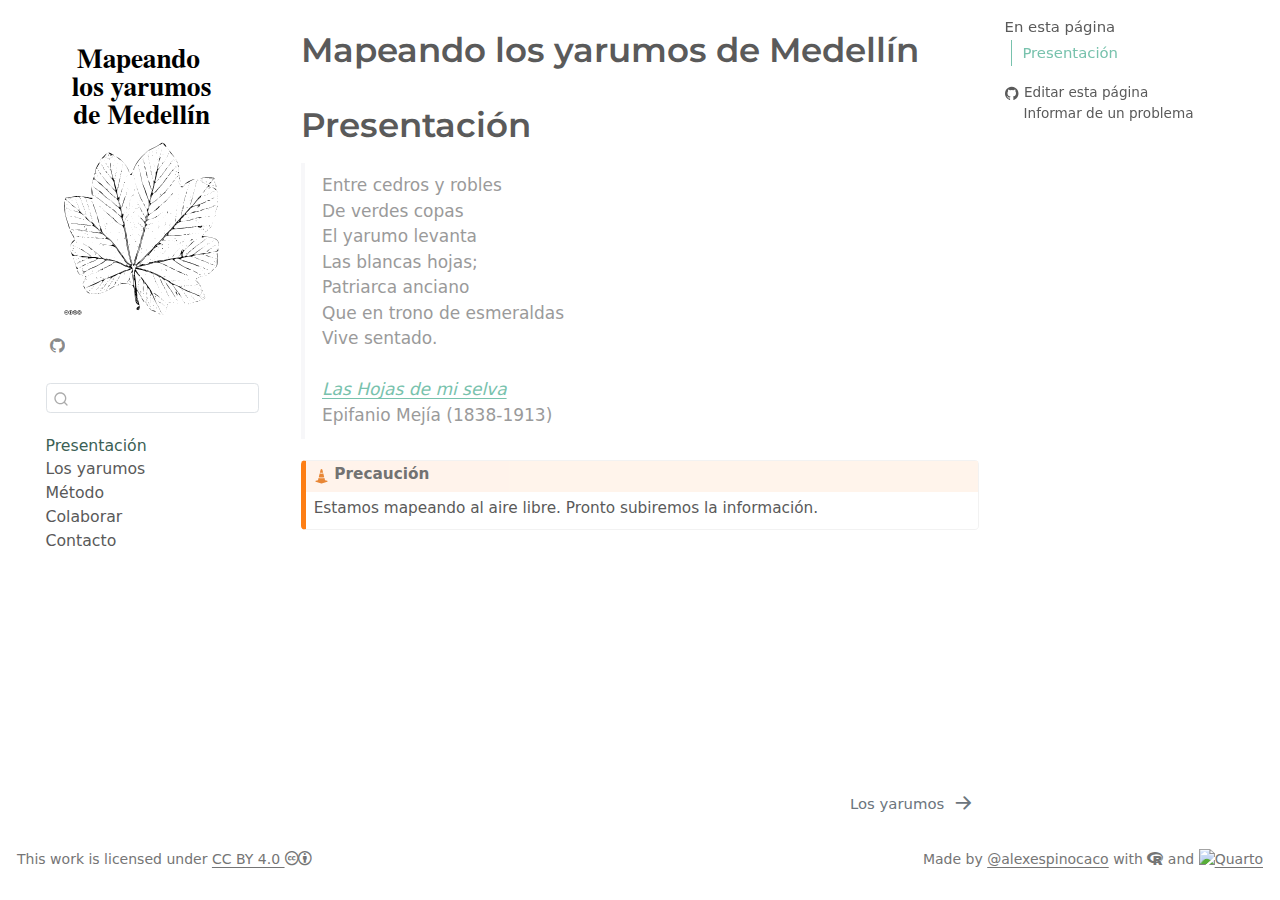
==== index.html @ f6936919 "Built site for gh-pages" ====
<!DOCTYPE html>
<html xmlns="http://www.w3.org/1999/xhtml" lang="es" xml:lang="es"><head>

<meta charset="utf-8">
<meta name="generator" content="quarto-1.5.52">

<meta name="viewport" content="width=device-width, initial-scale=1.0, user-scalable=yes">


<title>Mapeando los yarumos de Medellín</title>
<style>
code{white-space: pre-wrap;}
span.smallcaps{font-variant: small-caps;}
div.columns{display: flex; gap: min(4vw, 1.5em);}
div.column{flex: auto; overflow-x: auto;}
div.hanging-indent{margin-left: 1.5em; text-indent: -1.5em;}
ul.task-list{list-style: none;}
ul.task-list li input[type="checkbox"] {
  width: 0.8em;
  margin: 0 0.8em 0.2em -1em; /* quarto-specific, see https://github.com/quarto-dev/quarto-cli/issues/4556 */ 
  vertical-align: middle;
}
</style>


<script src="site_libs/quarto-nav/quarto-nav.js"></script>
<script src="site_libs/quarto-nav/headroom.min.js"></script>
<script src="site_libs/clipboard/clipboard.min.js"></script>
<script src="site_libs/quarto-search/autocomplete.umd.js"></script>
<script src="site_libs/quarto-search/fuse.min.js"></script>
<script src="site_libs/quarto-search/quarto-search.js"></script>
<meta name="quarto:offset" content="./">
<link href="./yarumos/index.html" rel="next">
<link href="./imagenes/icono_cecropia-medellin.png" rel="icon" type="image/png">
<script src="site_libs/quarto-html/quarto.js"></script>
<script src="site_libs/quarto-html/popper.min.js"></script>
<script src="site_libs/quarto-html/tippy.umd.min.js"></script>
<script src="site_libs/quarto-html/anchor.min.js"></script>
<link href="site_libs/quarto-html/tippy.css" rel="stylesheet">
<link href="site_libs/quarto-html/quarto-syntax-highlighting.css" rel="stylesheet" id="quarto-text-highlighting-styles">
<script src="site_libs/bootstrap/bootstrap.min.js"></script>
<link href="site_libs/bootstrap/bootstrap-icons.css" rel="stylesheet">
<link href="site_libs/bootstrap/bootstrap.min.css" rel="stylesheet" id="quarto-bootstrap" data-mode="light">
<link href="site_libs/quarto-contrib/fontawesome6-0.1.0/all.css" rel="stylesheet">
<link href="site_libs/quarto-contrib/fontawesome6-0.1.0/latex-fontsize.css" rel="stylesheet">
<script id="quarto-search-options" type="application/json">{
  "location": "sidebar",
  "copy-button": false,
  "collapse-after": 3,
  "panel-placement": "start",
  "type": "textbox",
  "limit": 50,
  "keyboard-shortcut": [
    "f",
    "/",
    "s"
  ],
  "show-item-context": false,
  "language": {
    "search-no-results-text": "Sin resultados",
    "search-matching-documents-text": "documentos encontrados",
    "search-copy-link-title": "Copiar el enlace en la búsqueda",
    "search-hide-matches-text": "Ocultar resultados adicionales",
    "search-more-match-text": "resultado adicional en este documento",
    "search-more-matches-text": "resultados adicionales en este documento",
    "search-clear-button-title": "Borrar",
    "search-text-placeholder": "",
    "search-detached-cancel-button-title": "Cancelar",
    "search-submit-button-title": "Enviar",
    "search-label": "Buscar"
  }
}</script>
<script async="" src="https://www.googletagmanager.com/gtag/js?id=G-NQLZ30BD62"></script>

<script type="text/javascript">

window.dataLayer = window.dataLayer || [];
function gtag(){dataLayer.push(arguments);}
gtag('js', new Date());
gtag('config', 'G-NQLZ30BD62', { 'anonymize_ip': true});
</script>


<link rel="stylesheet" href="styles.css">
<meta property="og:title" content="Mapeando los yarumos de Medellín">
<meta property="og:image" content="https://alexespinosaco.github.io/cecropia-medellin/imagenes/imagen_cecropia-medellin.png">
<meta property="og:site_name" content="Mapeando los yarumos de Medellín">
<meta property="og:locale" content="es_ES">
<meta property="og:image:height" content="283">
<meta property="og:image:width" content="649">
<meta name="twitter:title" content="Mapeando los yarumos de Medellín">
<meta name="twitter:image" content="https://alexespinosaco.github.io/cecropia-medellin/imagenes/imagen_cecropia-medellin.png">
<meta name="twitter:card" content="summary_large_image">
<meta name="twitter:image-height" content="283">
<meta name="twitter:image-width" content="649">
</head>

<body class="nav-sidebar floating">

<div id="quarto-search-results"></div>
  <header id="quarto-header" class="headroom fixed-top">
  <nav class="quarto-secondary-nav">
    <div class="container-fluid d-flex">
      <button type="button" class="quarto-btn-toggle btn" data-bs-toggle="collapse" role="button" data-bs-target=".quarto-sidebar-collapse-item" aria-controls="quarto-sidebar" aria-expanded="false" aria-label="Alternar barra lateral" onclick="if (window.quartoToggleHeadroom) { window.quartoToggleHeadroom(); }">
        <i class="bi bi-layout-text-sidebar-reverse"></i>
      </button>
        <nav class="quarto-page-breadcrumbs" aria-label="breadcrumb"><ol class="breadcrumb"><li class="breadcrumb-item"><a href="./index.html">Presentación</a></li></ol></nav>
        <a class="flex-grow-1" role="navigation" data-bs-toggle="collapse" data-bs-target=".quarto-sidebar-collapse-item" aria-controls="quarto-sidebar" aria-expanded="false" aria-label="Alternar barra lateral" onclick="if (window.quartoToggleHeadroom) { window.quartoToggleHeadroom(); }">      
        </a>
      <button type="button" class="btn quarto-search-button" aria-label="Buscar" onclick="window.quartoOpenSearch();">
        <i class="bi bi-search"></i>
      </button>
    </div>
  </nav>
</header>
<!-- content -->
<div id="quarto-content" class="quarto-container page-columns page-rows-contents page-layout-article">
<!-- sidebar -->
  <nav id="quarto-sidebar" class="sidebar collapse collapse-horizontal quarto-sidebar-collapse-item sidebar-navigation floating overflow-auto">
    <div class="pt-lg-2 mt-2 text-left sidebar-header">
      <a href="./index.html" class="sidebar-logo-link">
      <img src="./imagenes/logo_cecropia-medellin.svg" alt="" class="sidebar-logo py-0 d-lg-inline d-none">
      </a>
      <div class="sidebar-tools-main">
    <a href="https://github.com/alexespinosaco/cecropia-medellin" title="" class="quarto-navigation-tool px-1" aria-label=""><i class="bi bi-github"></i></a>
</div>
      </div>
        <div class="mt-2 flex-shrink-0 align-items-center">
        <div class="sidebar-search">
        <div id="quarto-search" class="" title="Buscar"></div>
        </div>
        </div>
    <div class="sidebar-menu-container"> 
    <ul class="list-unstyled mt-1">
        <li class="sidebar-item">
  <div class="sidebar-item-container"> 
  <a href="./index.html" class="sidebar-item-text sidebar-link active">
 <span class="menu-text">Presentación</span></a>
  </div>
</li>
        <li class="sidebar-item">
  <div class="sidebar-item-container"> 
  <a href="./yarumos/index.html" class="sidebar-item-text sidebar-link">
 <span class="menu-text">Los yarumos</span></a>
  </div>
</li>
        <li class="sidebar-item">
  <div class="sidebar-item-container"> 
  <a href="./metodo/index.html" class="sidebar-item-text sidebar-link">
 <span class="menu-text">Método</span></a>
  </div>
</li>
        <li class="sidebar-item">
  <div class="sidebar-item-container"> 
  <a href="./colaborar/index.html" class="sidebar-item-text sidebar-link">
 <span class="menu-text">Colaborar</span></a>
  </div>
</li>
        <li class="sidebar-item">
  <div class="sidebar-item-container"> 
  <a href="./contacto/index.html" class="sidebar-item-text sidebar-link">
 <span class="menu-text">Contacto</span></a>
  </div>
</li>
    </ul>
    </div>
</nav>
<div id="quarto-sidebar-glass" class="quarto-sidebar-collapse-item" data-bs-toggle="collapse" data-bs-target=".quarto-sidebar-collapse-item"></div>
<!-- margin-sidebar -->
    <div id="quarto-margin-sidebar" class="sidebar margin-sidebar">
        <nav id="TOC" role="doc-toc" class="toc-active">
    <h2 id="toc-title">En esta página</h2>
   
  <ul>
  <li><a href="#presentación" id="toc-presentación" class="nav-link active" data-scroll-target="#presentación">Presentación</a></li>
  </ul>
<div class="toc-actions"><ul><li><a href="https://github.com/alexespinosaco/cecropia-medellin/edit/main/index.qmd" class="toc-action"><i class="bi bi-github"></i>Editar esta página</a></li><li><a href="https://github.com/alexespinosaco/cecropia-medellin/issues/new" class="toc-action"><i class="bi empty"></i>Informar de un problema</a></li></ul></div></nav>
    </div>
<!-- main -->
<main class="content" id="quarto-document-content">

<header id="title-block-header" class="quarto-title-block default">
<div class="quarto-title">
<h1 class="title">Mapeando los yarumos de Medellín</h1>
</div>



<div class="quarto-title-meta">

    
  
    
  </div>
  


</header>


<section id="presentación" class="level1">
<h1>Presentación</h1>
<blockquote class="blockquote">
<p>Entre cedros y robles<br>
De verdes copas<br>
El yarumo levanta<br>
Las blancas hojas;<br>
Patriarca anciano<br>
Que en trono de esmeraldas<br>
Vive sentado.<br>
<br>
<a href="https://babel.banrepcultural.org/digital/collection/p17054coll10/id/1799"><em>Las Hojas de mi selva</em></a><br>
Epifanio Mejía (1838-1913)</p>
</blockquote>
<div class="callout callout-style-default callout-caution callout-titled">
<div class="callout-header d-flex align-content-center">
<div class="callout-icon-container">
<i class="callout-icon"></i>
</div>
<div class="callout-title-container flex-fill">
Precaución
</div>
</div>
<div class="callout-body-container callout-body">
<p>Estamos mapeando al aire libre. Pronto subiremos la información.</p>
</div>
</div>


</section>

<a onclick="window.scrollTo(0, 0); return false;" role="button" id="quarto-back-to-top"><i class="bi bi-arrow-up"></i> Volver arriba</a></main> <!-- /main -->
<script id="quarto-html-after-body" type="application/javascript">
window.document.addEventListener("DOMContentLoaded", function (event) {
  const toggleBodyColorMode = (bsSheetEl) => {
    const mode = bsSheetEl.getAttribute("data-mode");
    const bodyEl = window.document.querySelector("body");
    if (mode === "dark") {
      bodyEl.classList.add("quarto-dark");
      bodyEl.classList.remove("quarto-light");
    } else {
      bodyEl.classList.add("quarto-light");
      bodyEl.classList.remove("quarto-dark");
    }
  }
  const toggleBodyColorPrimary = () => {
    const bsSheetEl = window.document.querySelector("link#quarto-bootstrap");
    if (bsSheetEl) {
      toggleBodyColorMode(bsSheetEl);
    }
  }
  toggleBodyColorPrimary();  
  const icon = "";
  const anchorJS = new window.AnchorJS();
  anchorJS.options = {
    placement: 'right',
    icon: icon
  };
  anchorJS.add('.anchored');
  const isCodeAnnotation = (el) => {
    for (const clz of el.classList) {
      if (clz.startsWith('code-annotation-')) {                     
        return true;
      }
    }
    return false;
  }
  const onCopySuccess = function(e) {
    // button target
    const button = e.trigger;
    // don't keep focus
    button.blur();
    // flash "checked"
    button.classList.add('code-copy-button-checked');
    var currentTitle = button.getAttribute("title");
    button.setAttribute("title", "Copiado");
    let tooltip;
    if (window.bootstrap) {
      button.setAttribute("data-bs-toggle", "tooltip");
      button.setAttribute("data-bs-placement", "left");
      button.setAttribute("data-bs-title", "Copiado");
      tooltip = new bootstrap.Tooltip(button, 
        { trigger: "manual", 
          customClass: "code-copy-button-tooltip",
          offset: [0, -8]});
      tooltip.show();    
    }
    setTimeout(function() {
      if (tooltip) {
        tooltip.hide();
        button.removeAttribute("data-bs-title");
        button.removeAttribute("data-bs-toggle");
        button.removeAttribute("data-bs-placement");
      }
      button.setAttribute("title", currentTitle);
      button.classList.remove('code-copy-button-checked');
    }, 1000);
    // clear code selection
    e.clearSelection();
  }
  const getTextToCopy = function(trigger) {
      const codeEl = trigger.previousElementSibling.cloneNode(true);
      for (const childEl of codeEl.children) {
        if (isCodeAnnotation(childEl)) {
          childEl.remove();
        }
      }
      return codeEl.innerText;
  }
  const clipboard = new window.ClipboardJS('.code-copy-button:not([data-in-quarto-modal])', {
    text: getTextToCopy
  });
  clipboard.on('success', onCopySuccess);
  if (window.document.getElementById('quarto-embedded-source-code-modal')) {
    // For code content inside modals, clipBoardJS needs to be initialized with a container option
    // TODO: Check when it could be a function (https://github.com/zenorocha/clipboard.js/issues/860)
    const clipboardModal = new window.ClipboardJS('.code-copy-button[data-in-quarto-modal]', {
      text: getTextToCopy,
      container: window.document.getElementById('quarto-embedded-source-code-modal')
    });
    clipboardModal.on('success', onCopySuccess);
  }
    var localhostRegex = new RegExp(/^(?:http|https):\/\/localhost\:?[0-9]*\//);
    var mailtoRegex = new RegExp(/^mailto:/);
      var filterRegex = new RegExp("https:\/\/alexespinosaco\.github\.io\/cecropia-medellin\/");
    var isInternal = (href) => {
        return filterRegex.test(href) || localhostRegex.test(href) || mailtoRegex.test(href);
    }
    // Inspect non-navigation links and adorn them if external
 	var links = window.document.querySelectorAll('a[href]:not(.nav-link):not(.navbar-brand):not(.toc-action):not(.sidebar-link):not(.sidebar-item-toggle):not(.pagination-link):not(.no-external):not([aria-hidden]):not(.dropdown-item):not(.quarto-navigation-tool):not(.about-link)');
    for (var i=0; i<links.length; i++) {
      const link = links[i];
      if (!isInternal(link.href)) {
        // undo the damage that might have been done by quarto-nav.js in the case of
        // links that we want to consider external
        if (link.dataset.originalHref !== undefined) {
          link.href = link.dataset.originalHref;
        }
      }
    }
  function tippyHover(el, contentFn, onTriggerFn, onUntriggerFn) {
    const config = {
      allowHTML: true,
      maxWidth: 500,
      delay: 100,
      arrow: false,
      appendTo: function(el) {
          return el.parentElement;
      },
      interactive: true,
      interactiveBorder: 10,
      theme: 'quarto',
      placement: 'bottom-start',
    };
    if (contentFn) {
      config.content = contentFn;
    }
    if (onTriggerFn) {
      config.onTrigger = onTriggerFn;
    }
    if (onUntriggerFn) {
      config.onUntrigger = onUntriggerFn;
    }
    window.tippy(el, config); 
  }
  const noterefs = window.document.querySelectorAll('a[role="doc-noteref"]');
  for (var i=0; i<noterefs.length; i++) {
    const ref = noterefs[i];
    tippyHover(ref, function() {
      // use id or data attribute instead here
      let href = ref.getAttribute('data-footnote-href') || ref.getAttribute('href');
      try { href = new URL(href).hash; } catch {}
      const id = href.replace(/^#\/?/, "");
      const note = window.document.getElementById(id);
      if (note) {
        return note.innerHTML;
      } else {
        return "";
      }
    });
  }
  const xrefs = window.document.querySelectorAll('a.quarto-xref');
  const processXRef = (id, note) => {
    // Strip column container classes
    const stripColumnClz = (el) => {
      el.classList.remove("page-full", "page-columns");
      if (el.children) {
        for (const child of el.children) {
          stripColumnClz(child);
        }
      }
    }
    stripColumnClz(note)
    if (id === null || id.startsWith('sec-')) {
      // Special case sections, only their first couple elements
      const container = document.createElement("div");
      if (note.children && note.children.length > 2) {
        container.appendChild(note.children[0].cloneNode(true));
        for (let i = 1; i < note.children.length; i++) {
          const child = note.children[i];
          if (child.tagName === "P" && child.innerText === "") {
            continue;
          } else {
            container.appendChild(child.cloneNode(true));
            break;
          }
        }
        if (window.Quarto?.typesetMath) {
          window.Quarto.typesetMath(container);
        }
        return container.innerHTML
      } else {
        if (window.Quarto?.typesetMath) {
          window.Quarto.typesetMath(note);
        }
        return note.innerHTML;
      }
    } else {
      // Remove any anchor links if they are present
      const anchorLink = note.querySelector('a.anchorjs-link');
      if (anchorLink) {
        anchorLink.remove();
      }
      if (window.Quarto?.typesetMath) {
        window.Quarto.typesetMath(note);
      }
      // TODO in 1.5, we should make sure this works without a callout special case
      if (note.classList.contains("callout")) {
        return note.outerHTML;
      } else {
        return note.innerHTML;
      }
    }
  }
  for (var i=0; i<xrefs.length; i++) {
    const xref = xrefs[i];
    tippyHover(xref, undefined, function(instance) {
      instance.disable();
      let url = xref.getAttribute('href');
      let hash = undefined; 
      if (url.startsWith('#')) {
        hash = url;
      } else {
        try { hash = new URL(url).hash; } catch {}
      }
      if (hash) {
        const id = hash.replace(/^#\/?/, "");
        const note = window.document.getElementById(id);
        if (note !== null) {
          try {
            const html = processXRef(id, note.cloneNode(true));
            instance.setContent(html);
          } finally {
            instance.enable();
            instance.show();
          }
        } else {
          // See if we can fetch this
          fetch(url.split('#')[0])
          .then(res => res.text())
          .then(html => {
            const parser = new DOMParser();
            const htmlDoc = parser.parseFromString(html, "text/html");
            const note = htmlDoc.getElementById(id);
            if (note !== null) {
              const html = processXRef(id, note);
              instance.setContent(html);
            } 
          }).finally(() => {
            instance.enable();
            instance.show();
          });
        }
      } else {
        // See if we can fetch a full url (with no hash to target)
        // This is a special case and we should probably do some content thinning / targeting
        fetch(url)
        .then(res => res.text())
        .then(html => {
          const parser = new DOMParser();
          const htmlDoc = parser.parseFromString(html, "text/html");
          const note = htmlDoc.querySelector('main.content');
          if (note !== null) {
            // This should only happen for chapter cross references
            // (since there is no id in the URL)
            // remove the first header
            if (note.children.length > 0 && note.children[0].tagName === "HEADER") {
              note.children[0].remove();
            }
            const html = processXRef(null, note);
            instance.setContent(html);
          } 
        }).finally(() => {
          instance.enable();
          instance.show();
        });
      }
    }, function(instance) {
    });
  }
      let selectedAnnoteEl;
      const selectorForAnnotation = ( cell, annotation) => {
        let cellAttr = 'data-code-cell="' + cell + '"';
        let lineAttr = 'data-code-annotation="' +  annotation + '"';
        const selector = 'span[' + cellAttr + '][' + lineAttr + ']';
        return selector;
      }
      const selectCodeLines = (annoteEl) => {
        const doc = window.document;
        const targetCell = annoteEl.getAttribute("data-target-cell");
        const targetAnnotation = annoteEl.getAttribute("data-target-annotation");
        const annoteSpan = window.document.querySelector(selectorForAnnotation(targetCell, targetAnnotation));
        const lines = annoteSpan.getAttribute("data-code-lines").split(",");
        const lineIds = lines.map((line) => {
          return targetCell + "-" + line;
        })
        let top = null;
        let height = null;
        let parent = null;
        if (lineIds.length > 0) {
            //compute the position of the single el (top and bottom and make a div)
            const el = window.document.getElementById(lineIds[0]);
            top = el.offsetTop;
            height = el.offsetHeight;
            parent = el.parentElement.parentElement;
          if (lineIds.length > 1) {
            const lastEl = window.document.getElementById(lineIds[lineIds.length - 1]);
            const bottom = lastEl.offsetTop + lastEl.offsetHeight;
            height = bottom - top;
          }
          if (top !== null && height !== null && parent !== null) {
            // cook up a div (if necessary) and position it 
            let div = window.document.getElementById("code-annotation-line-highlight");
            if (div === null) {
              div = window.document.createElement("div");
              div.setAttribute("id", "code-annotation-line-highlight");
              div.style.position = 'absolute';
              parent.appendChild(div);
            }
            div.style.top = top - 2 + "px";
            div.style.height = height + 4 + "px";
            div.style.left = 0;
            let gutterDiv = window.document.getElementById("code-annotation-line-highlight-gutter");
            if (gutterDiv === null) {
              gutterDiv = window.document.createElement("div");
              gutterDiv.setAttribute("id", "code-annotation-line-highlight-gutter");
              gutterDiv.style.position = 'absolute';
              const codeCell = window.document.getElementById(targetCell);
              const gutter = codeCell.querySelector('.code-annotation-gutter');
              gutter.appendChild(gutterDiv);
            }
            gutterDiv.style.top = top - 2 + "px";
            gutterDiv.style.height = height + 4 + "px";
          }
          selectedAnnoteEl = annoteEl;
        }
      };
      const unselectCodeLines = () => {
        const elementsIds = ["code-annotation-line-highlight", "code-annotation-line-highlight-gutter"];
        elementsIds.forEach((elId) => {
          const div = window.document.getElementById(elId);
          if (div) {
            div.remove();
          }
        });
        selectedAnnoteEl = undefined;
      };
        // Handle positioning of the toggle
    window.addEventListener(
      "resize",
      throttle(() => {
        elRect = undefined;
        if (selectedAnnoteEl) {
          selectCodeLines(selectedAnnoteEl);
        }
      }, 10)
    );
    function throttle(fn, ms) {
    let throttle = false;
    let timer;
      return (...args) => {
        if(!throttle) { // first call gets through
            fn.apply(this, args);
            throttle = true;
        } else { // all the others get throttled
            if(timer) clearTimeout(timer); // cancel #2
            timer = setTimeout(() => {
              fn.apply(this, args);
              timer = throttle = false;
            }, ms);
        }
      };
    }
      // Attach click handler to the DT
      const annoteDls = window.document.querySelectorAll('dt[data-target-cell]');
      for (const annoteDlNode of annoteDls) {
        annoteDlNode.addEventListener('click', (event) => {
          const clickedEl = event.target;
          if (clickedEl !== selectedAnnoteEl) {
            unselectCodeLines();
            const activeEl = window.document.querySelector('dt[data-target-cell].code-annotation-active');
            if (activeEl) {
              activeEl.classList.remove('code-annotation-active');
            }
            selectCodeLines(clickedEl);
            clickedEl.classList.add('code-annotation-active');
          } else {
            // Unselect the line
            unselectCodeLines();
            clickedEl.classList.remove('code-annotation-active');
          }
        });
      }
  const findCites = (el) => {
    const parentEl = el.parentElement;
    if (parentEl) {
      const cites = parentEl.dataset.cites;
      if (cites) {
        return {
          el,
          cites: cites.split(' ')
        };
      } else {
        return findCites(el.parentElement)
      }
    } else {
      return undefined;
    }
  };
  var bibliorefs = window.document.querySelectorAll('a[role="doc-biblioref"]');
  for (var i=0; i<bibliorefs.length; i++) {
    const ref = bibliorefs[i];
    const citeInfo = findCites(ref);
    if (citeInfo) {
      tippyHover(citeInfo.el, function() {
        var popup = window.document.createElement('div');
        citeInfo.cites.forEach(function(cite) {
          var citeDiv = window.document.createElement('div');
          citeDiv.classList.add('hanging-indent');
          citeDiv.classList.add('csl-entry');
          var biblioDiv = window.document.getElementById('ref-' + cite);
          if (biblioDiv) {
            citeDiv.innerHTML = biblioDiv.innerHTML;
          }
          popup.appendChild(citeDiv);
        });
        return popup.innerHTML;
      });
    }
  }
});
</script>
<nav class="page-navigation">
  <div class="nav-page nav-page-previous">
  </div>
  <div class="nav-page nav-page-next">
      <a href="./yarumos/index.html" class="pagination-link" aria-label="Los yarumos">
        <span class="nav-page-text">Los yarumos</span> <i class="bi bi-arrow-right-short"></i>
      </a>
  </div>
</nav>
</div> <!-- /content -->
<footer class="footer">
  <div class="nav-footer">
    <div class="nav-footer-left">
<p>This work is licensed under <a href="https://creativecommons.org/licenses/by/4.0/">CC BY 4.0 <i class="fa-brands fa-creative-commons" aria-label="creative-commons"></i><i class="fa-brands fa-creative-commons-by" aria-label="creative-commons-by"></i></a></p>
</div>   
    <div class="nav-footer-center">
      &nbsp;
    <div class="toc-actions d-sm-block d-md-none"><ul><li><a href="https://github.com/alexespinosaco/cecropia-medellin/edit/main/index.qmd" class="toc-action"><i class="bi bi-github"></i>Editar esta página</a></li><li><a href="https://github.com/alexespinosaco/cecropia-medellin/issues/new" class="toc-action"><i class="bi empty"></i>Informar de un problema</a></li></ul></div></div>
    <div class="nav-footer-right">
<p>Made by <a href="https://alexespinosaco.github.io">@alexespinocaco</a> with <i class="fa-brands fa-r-project" aria-label="r-project"></i> and <a href="https://quarto.org/"><img src="https://quarto.org/quarto.png" class="img-fluid" alt="Quarto" width="65"></a></p>
</div>
  </div>
</footer>




</body></html>
---- site_libs/quarto-html/tippy.css ----
.tippy-box[data-animation=fade][data-state=hidden]{opacity:0}[data-tippy-root]{max-width:calc(100vw - 10px)}.tippy-box{position:relative;background-color:#333;color:#fff;border-radius:4px;font-size:14px;line-height:1.4;white-space:normal;outline:0;transition-property:transform,visibility,opacity}.tippy-box[data-placement^=top]>.tippy-arrow{bottom:0}.tippy-box[data-placement^=top]>.tippy-arrow:before{bottom:-7px;left:0;border-width:8px 8px 0;border-top-color:initial;transform-origin:center top}.tippy-box[data-placement^=bottom]>.tippy-arrow{top:0}.tippy-box[data-placement^=bottom]>.tippy-arrow:before{top:-7px;left:0;border-width:0 8px 8px;border-bottom-color:initial;transform-origin:center bottom}.tippy-box[data-placement^=left]>.tippy-arrow{right:0}.tippy-box[data-placement^=left]>.tippy-arrow:before{border-width:8px 0 8px 8px;border-left-color:initial;right:-7px;transform-origin:center left}.tippy-box[data-placement^=right]>.tippy-arrow{left:0}.tippy-box[data-placement^=right]>.tippy-arrow:before{left:-7px;border-width:8px 8px 8px 0;border-right-color:initial;transform-origin:center right}.tippy-box[data-inertia][data-state=visible]{transition-timing-function:cubic-bezier(.54,1.5,.38,1.11)}.tippy-arrow{width:16px;height:16px;color:#333}.tippy-arrow:before{content:"";position:absolute;border-color:transparent;border-style:solid}.tippy-content{position:relative;padding:5px 9px;z-index:1}
---- site_libs/quarto-html/quarto-syntax-highlighting.css ----
/* quarto syntax highlight colors */
:root {
  --quarto-hl-ot-color: #003B4F;
  --quarto-hl-at-color: #657422;
  --quarto-hl-ss-color: #20794D;
  --quarto-hl-an-color: #5E5E5E;
  --quarto-hl-fu-color: #4758AB;
  --quarto-hl-st-color: #20794D;
  --quarto-hl-cf-color: #003B4F;
  --quarto-hl-op-color: #5E5E5E;
  --quarto-hl-er-color: #AD0000;
  --quarto-hl-bn-color: #AD0000;
  --quarto-hl-al-color: #AD0000;
  --quarto-hl-va-color: #111111;
  --quarto-hl-bu-color: inherit;
  --quarto-hl-ex-color: inherit;
  --quarto-hl-pp-color: #AD0000;
  --quarto-hl-in-color: #5E5E5E;
  --quarto-hl-vs-color: #20794D;
  --quarto-hl-wa-color: #5E5E5E;
  --quarto-hl-do-color: #5E5E5E;
  --quarto-hl-im-color: #00769E;
  --quarto-hl-ch-color: #20794D;
  --quarto-hl-dt-color: #AD0000;
  --quarto-hl-fl-color: #AD0000;
  --quarto-hl-co-color: #5E5E5E;
  --quarto-hl-cv-color: #5E5E5E;
  --quarto-hl-cn-color: #8f5902;
  --quarto-hl-sc-color: #5E5E5E;
  --quarto-hl-dv-color: #AD0000;
  --quarto-hl-kw-color: #003B4F;
}

/* other quarto variables */
:root {
  --quarto-font-monospace: SFMono-Regular, Menlo, Monaco, Consolas, "Liberation Mono", "Courier New", monospace;
}

pre > code.sourceCode > span {
  color: #003B4F;
}

code span {
  color: #003B4F;
}

code.sourceCode > span {
  color: #003B4F;
}

div.sourceCode,
div.sourceCode pre.sourceCode {
  color: #003B4F;
}

code span.ot {
  color: #003B4F;
  font-style: inherit;
}

code span.at {
  color: #657422;
  font-style: inherit;
}

code span.ss {
  color: #20794D;
  font-style: inherit;
}

code span.an {
  color: #5E5E5E;
  font-style: inherit;
}

code span.fu {
  color: #4758AB;
  font-style: inherit;
}

code span.st {
  color: #20794D;
  font-style: inherit;
}

code span.cf {
  color: #003B4F;
  font-weight: bold;
  font-style: inherit;
}

code span.op {
  color: #5E5E5E;
  font-style: inherit;
}

code span.er {
  color: #AD0000;
  font-style: inherit;
}

code span.bn {
  color: #AD0000;
  font-style: inherit;
}

code span.al {
  color: #AD0000;
  font-style: inherit;
}

code span.va {
  color: #111111;
  font-style: inherit;
}

code span.bu {
  font-style: inherit;
}

code span.ex {
  font-style: inherit;
}

code span.pp {
  color: #AD0000;
  font-style: inherit;
}

code span.in {
  color: #5E5E5E;
  font-style: inherit;
}

code span.vs {
  color: #20794D;
  font-style: inherit;
}

code span.wa {
  color: #5E5E5E;
  font-style: italic;
}

code span.do {
  color: #5E5E5E;
  font-style: italic;
}

code span.im {
  color: #00769E;
  font-style: inherit;
}

code span.ch {
  color: #20794D;
  font-style: inherit;
}

code span.dt {
  color: #AD0000;
  font-style: inherit;
}

code span.fl {
  color: #AD0000;
  font-style: inherit;
}

code span.co {
  color: #5E5E5E;
  font-style: inherit;
}

code span.cv {
  color: #5E5E5E;
  font-style: italic;
}

code span.cn {
  color: #8f5902;
  font-style: inherit;
}

code span.sc {
  color: #5E5E5E;
  font-style: inherit;
}

code span.dv {
  color: #AD0000;
  font-style: inherit;
}

code span.kw {
  color: #003B4F;
  font-weight: bold;
  font-style: inherit;
}

.prevent-inlining {
  content: "</";
}

/*# sourceMappingURL=debc5d5d77c3f9108843748ff7464032.css.map */
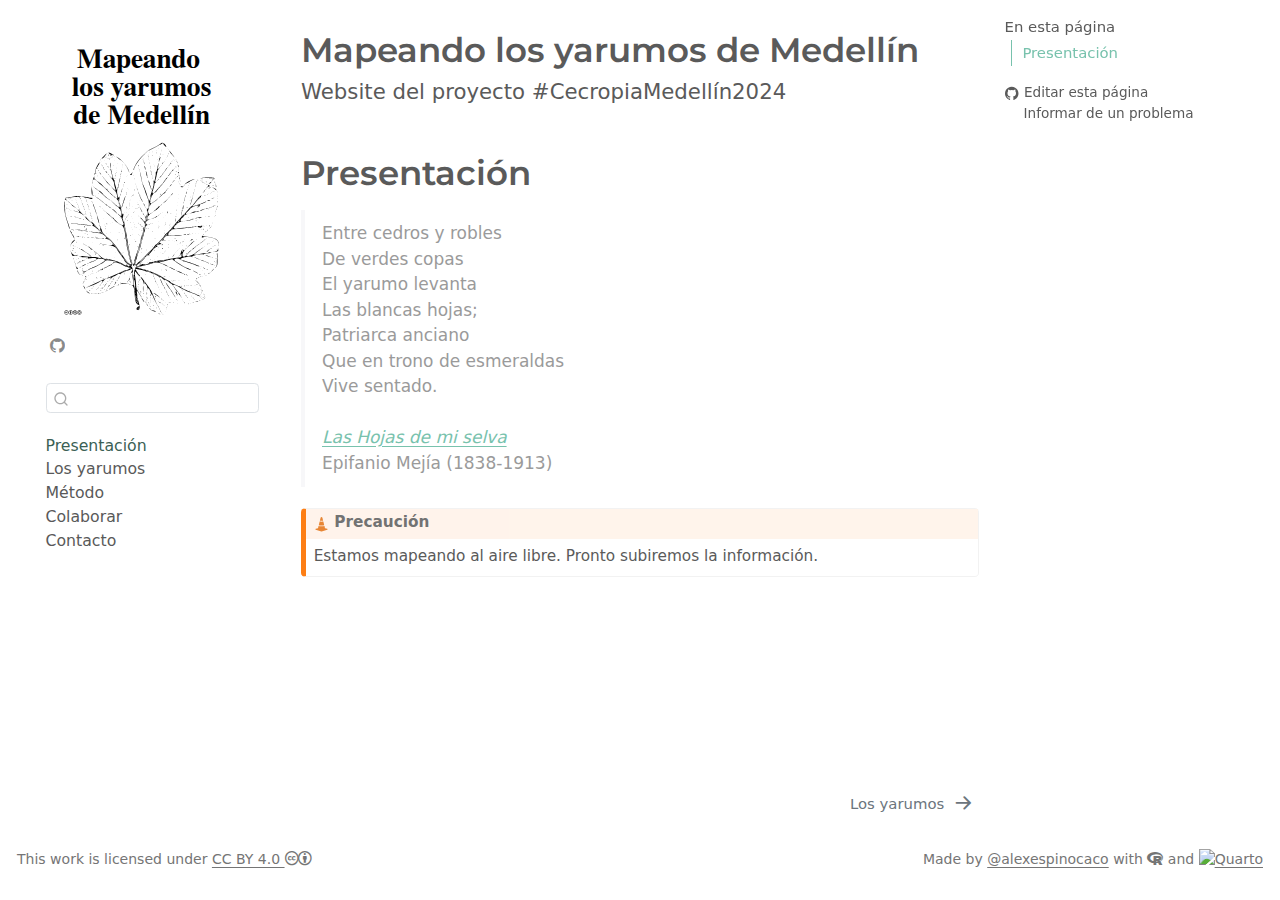
==== commit 01ce1fd5: "Built site for gh-pages" ====
--- a/index.html
+++ b/index.html
@@ -83,12 +83,14 @@
 
 <link rel="stylesheet" href="styles.css">
 <meta property="og:title" content="Mapeando los yarumos de Medellín">
+<meta property="og:description" content="Website del proyecto #CecropiaMedellín2024">
 <meta property="og:image" content="https://alexespinosaco.github.io/cecropia-medellin/imagenes/imagen_cecropia-medellin.png">
 <meta property="og:site_name" content="Mapeando los yarumos de Medellín">
 <meta property="og:locale" content="es_ES">
 <meta property="og:image:height" content="283">
 <meta property="og:image:width" content="649">
 <meta name="twitter:title" content="Mapeando los yarumos de Medellín">
+<meta name="twitter:description" content="Website del proyecto #CecropiaMedellín2024">
 <meta name="twitter:image" content="https://alexespinosaco.github.io/cecropia-medellin/imagenes/imagen_cecropia-medellin.png">
 <meta name="twitter:card" content="summary_large_image">
 <meta name="twitter:image-height" content="283">
@@ -182,6 +184,7 @@
 <header id="title-block-header" class="quarto-title-block default">
 <div class="quarto-title">
 <h1 class="title">Mapeando los yarumos de Medellín</h1>
+<p class="subtitle lead">Website del proyecto #CecropiaMedellín2024</p>
 </div>
 
 
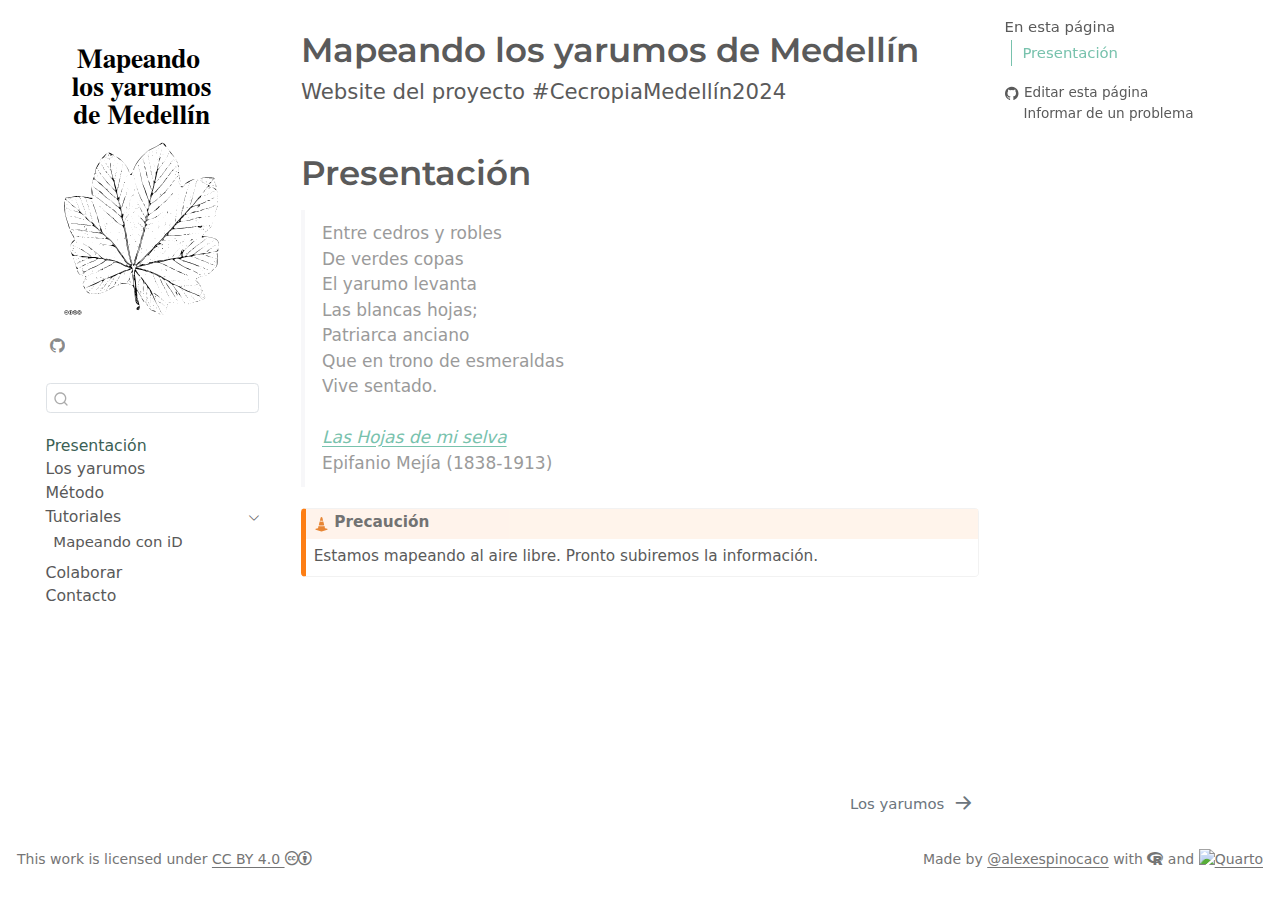
==== commit 10f8d65d: "Built site for gh-pages" ====
--- a/index.html
+++ b/index.html
@@ -152,6 +152,23 @@
  <span class="menu-text">Método</span></a>
   </div>
 </li>
+        <li class="sidebar-item sidebar-item-section">
+      <div class="sidebar-item-container"> 
+            <a class="sidebar-item-text sidebar-link text-start" data-bs-toggle="collapse" data-bs-target="#quarto-sidebar-section-1" role="navigation" aria-expanded="true">
+ <span class="menu-text">Tutoriales</span></a>
+          <a class="sidebar-item-toggle text-start" data-bs-toggle="collapse" data-bs-target="#quarto-sidebar-section-1" role="navigation" aria-expanded="true" aria-label="Alternar sección">
+            <i class="bi bi-chevron-right ms-2"></i>
+          </a> 
+      </div>
+      <ul id="quarto-sidebar-section-1" class="collapse list-unstyled sidebar-section depth1 show">  
+          <li class="sidebar-item">
+  <div class="sidebar-item-container"> 
+  <a href="./tutoriales/id-arbol/index.html" class="sidebar-item-text sidebar-link">
+ <span class="menu-text">Mapeando con iD</span></a>
+  </div>
+</li>
+      </ul>
+  </li>
         <li class="sidebar-item">
   <div class="sidebar-item-container"> 
   <a href="./colaborar/index.html" class="sidebar-item-text sidebar-link">
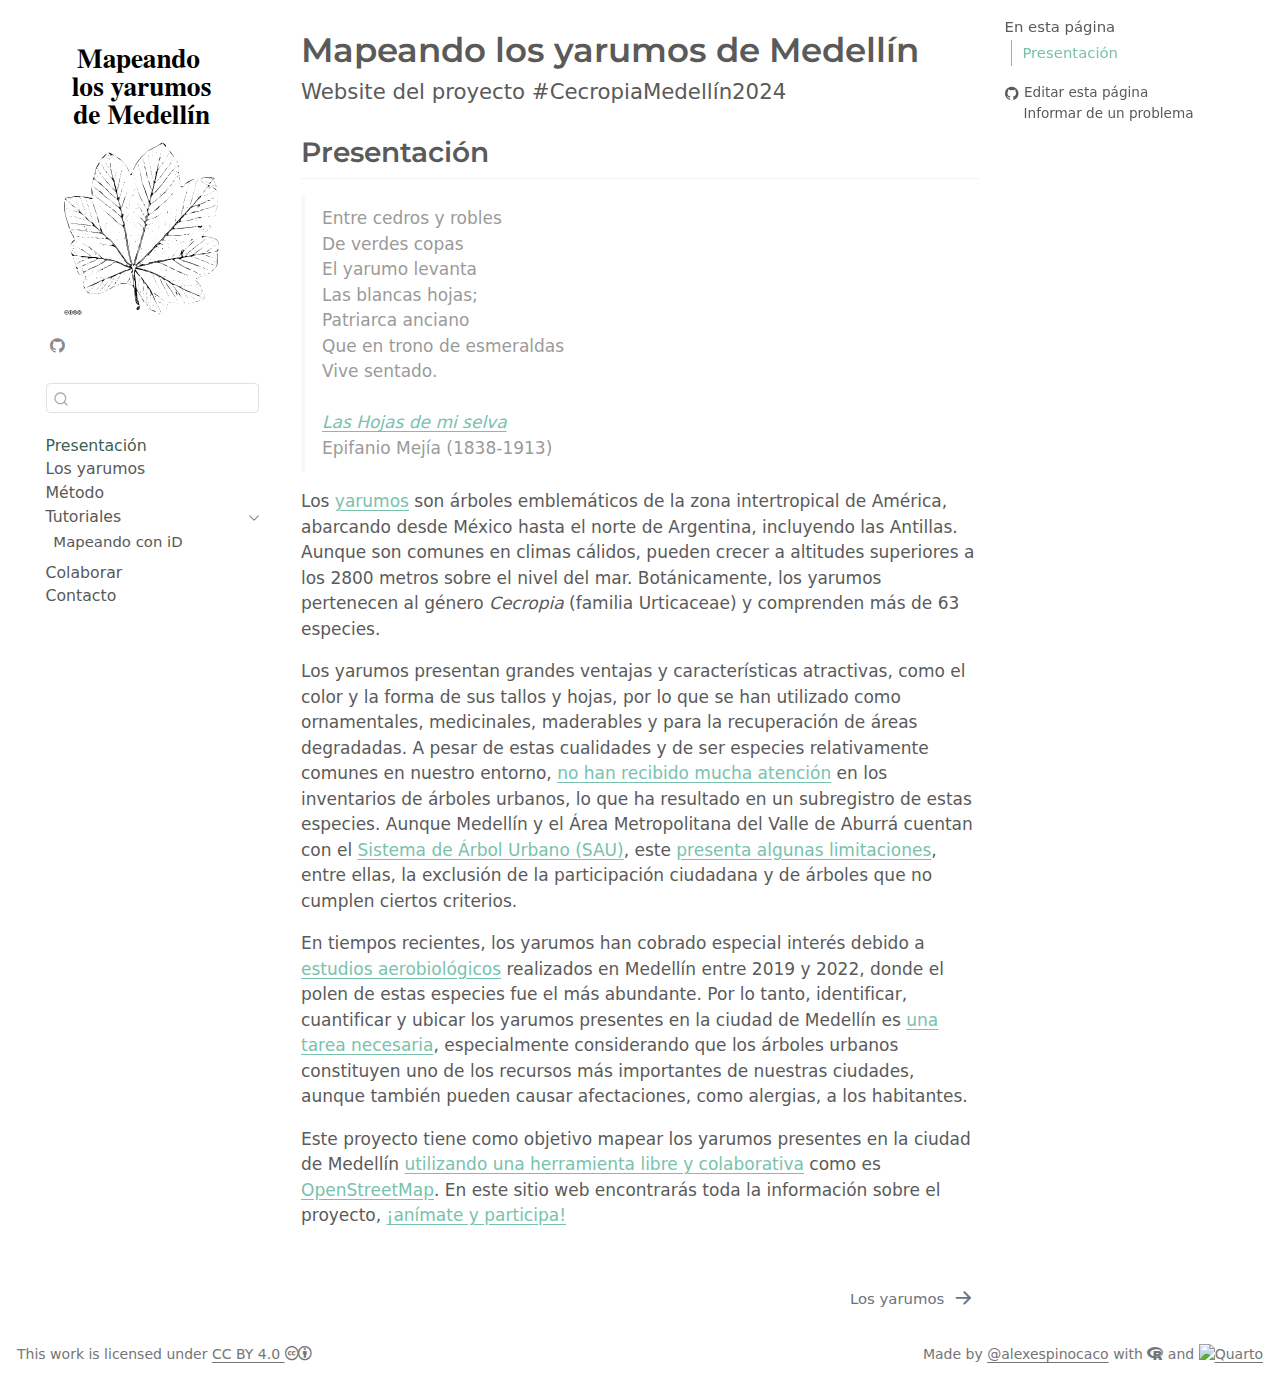
==== commit 525a1a53: "Built site for gh-pages" ====
--- a/index.html
+++ b/index.html
@@ -218,8 +218,8 @@
 </header>
 
 
-<section id="presentación" class="level1">
-<h1>Presentación</h1>
+<section id="presentación" class="level2">
+<h2 class="anchored" data-anchor-id="presentación">Presentación</h2>
 <blockquote class="blockquote">
 <p>Entre cedros y robles<br>
 De verdes copas<br>
@@ -232,19 +232,10 @@
 <a href="https://babel.banrepcultural.org/digital/collection/p17054coll10/id/1799"><em>Las Hojas de mi selva</em></a><br>
 Epifanio Mejía (1838-1913)</p>
 </blockquote>
-<div class="callout callout-style-default callout-caution callout-titled">
-<div class="callout-header d-flex align-content-center">
-<div class="callout-icon-container">
-<i class="callout-icon"></i>
-</div>
-<div class="callout-title-container flex-fill">
-Precaución
-</div>
-</div>
-<div class="callout-body-container callout-body">
-<p>Estamos mapeando al aire libre. Pronto subiremos la información.</p>
-</div>
-</div>
+<p>Los <a href="./yarumos/index.html#sec-yarumos-son">yarumos</a> son árboles emblemáticos de la zona intertropical de América, abarcando desde México hasta el norte de Argentina, incluyendo las Antillas. Aunque son comunes en climas cálidos, pueden crecer a altitudes superiores a los 2800 metros sobre el nivel del mar. Botánicamente, los yarumos pertenecen al género <em>Cecropia</em> (familia Urticaceae) y comprenden más de 63 especies.</p>
+<p>Los yarumos presentan grandes ventajas y características atractivas, como el color y la forma de sus tallos y hojas, por lo que se han utilizado como ornamentales, medicinales, maderables y para la recuperación de áreas degradadas. A pesar de estas cualidades y de ser especies relativamente comunes en nuestro entorno, <a href="./yarumos/index.html#sec-yarumos-porque">no han recibido mucha atención</a> en los inventarios de árboles urbanos, lo que ha resultado en un subregistro de estas especies. Aunque Medellín y el Área Metropolitana del Valle de Aburrá cuentan con el <a href="https://www.medellin.gov.co/sau/">Sistema de Árbol Urbano (SAU)</a>, este <a href="./yarumos/index.html#sec-yarumos-arboles-urbanos">presenta algunas limitaciones</a>, entre ellas, la exclusión de la participación ciudadana y de árboles que no cumplen ciertos criterios.</p>
+<p>En tiempos recientes, los yarumos han cobrado especial interés debido a <a href="https://es.wikipedia.org/wiki/Aerobiolog%C3%ADa">estudios aerobiológicos</a> realizados en Medellín entre 2019 y 2022, donde el polen de estas especies fue el más abundante. Por lo tanto, identificar, cuantificar y ubicar los yarumos presentes en la ciudad de Medellín es <a href="./yarumos/index.html#sec-yarumos-porque">una tarea necesaria</a>, especialmente considerando que los árboles urbanos constituyen uno de los recursos más importantes de nuestras ciudades, aunque también pueden causar afectaciones, como alergias, a los habitantes.</p>
+<p>Este proyecto tiene como objetivo mapear los yarumos presentes en la ciudad de Medellín <a href="./metodo/index.html">utilizando una herramienta libre y colaborativa</a> como es <a href="https://www.openstreetmap.org/">OpenStreetMap</a>. En este sitio web encontrarás toda la información sobre el proyecto, <a href="./colaborar/index.html">¡anímate y participa!</a></p>
 
 
 </section>
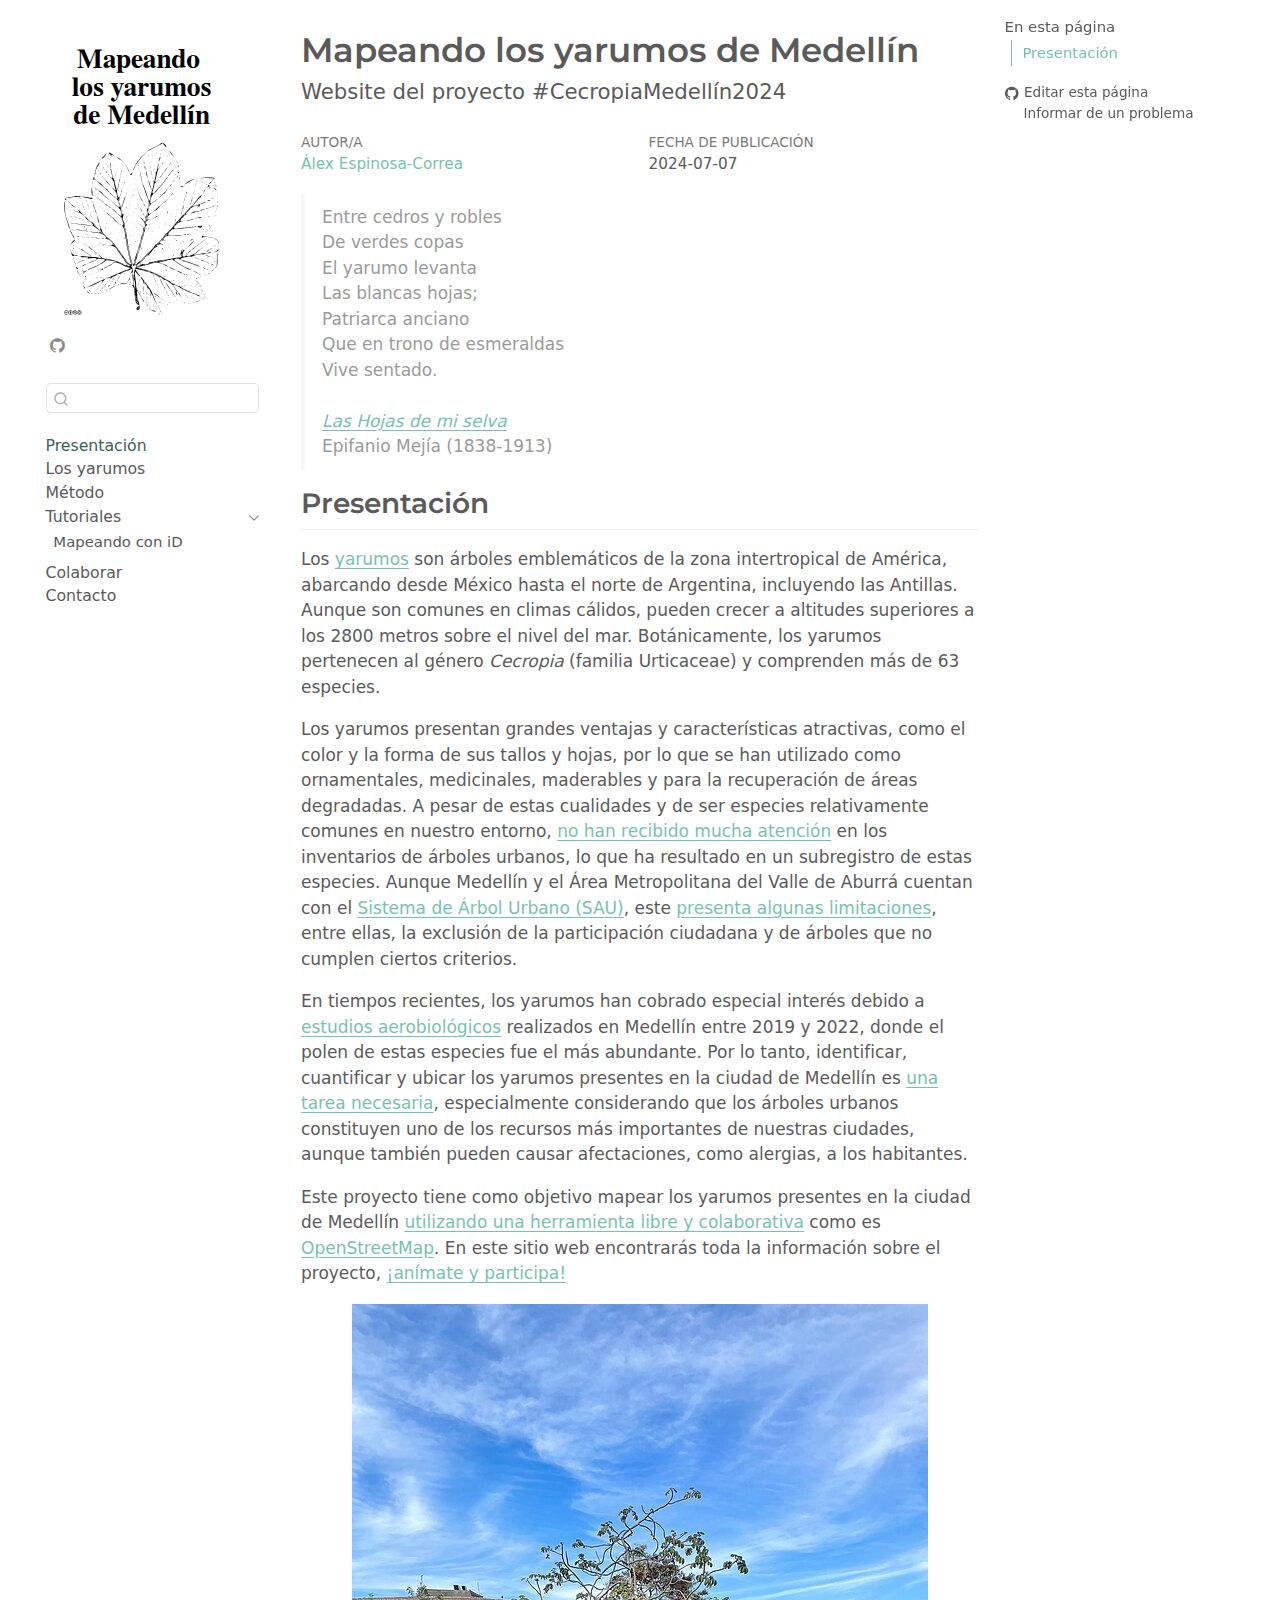
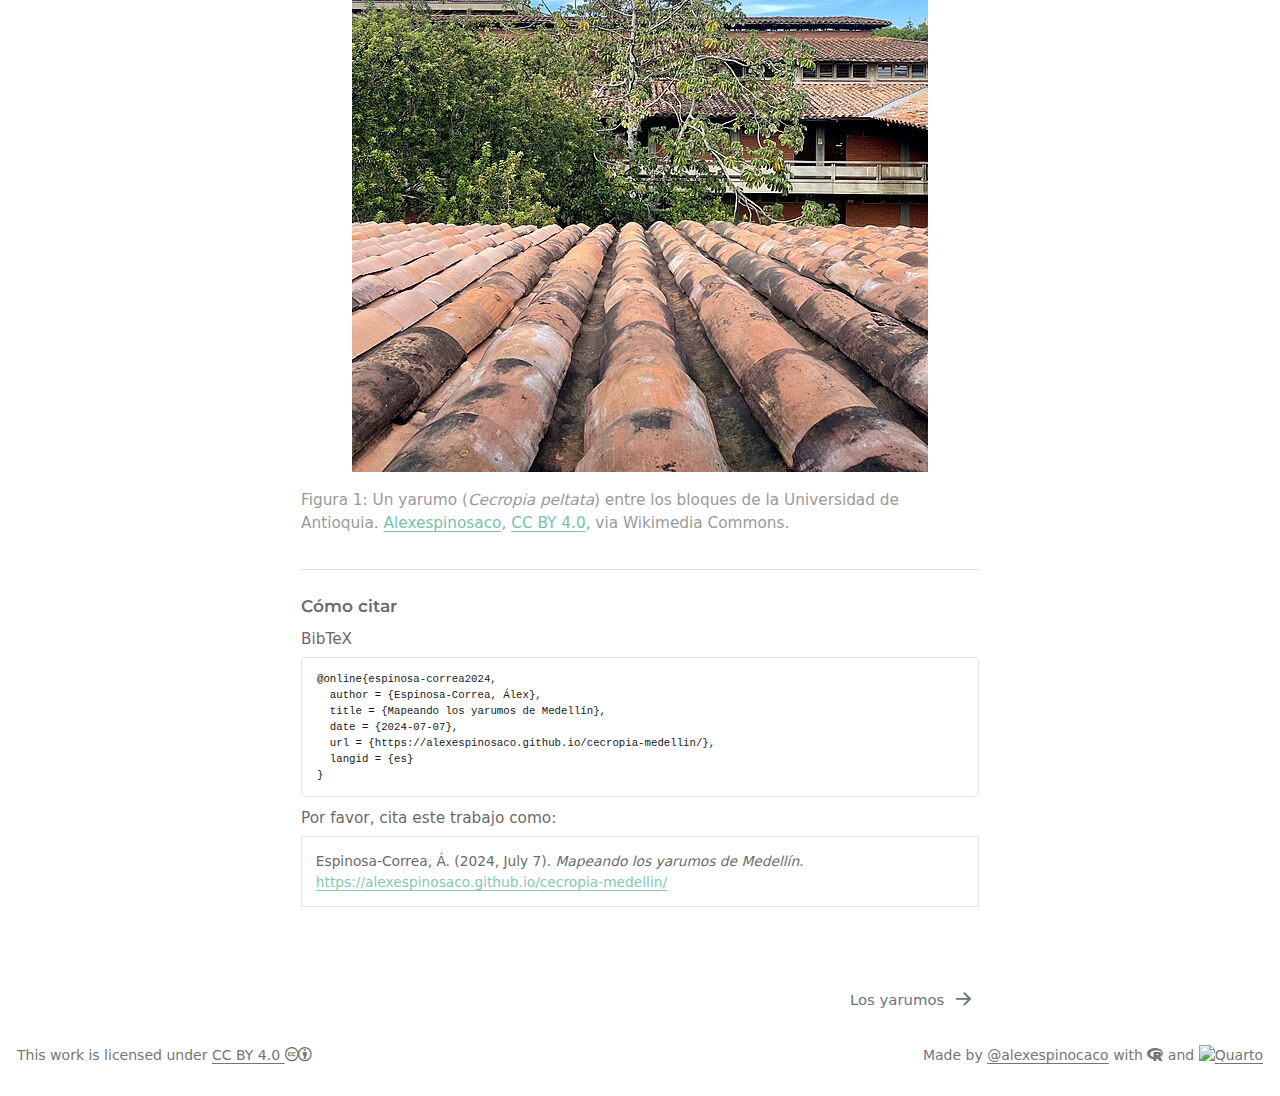
==== commit 7b63f64b: "Built site for gh-pages" ====
--- a/index.html
+++ b/index.html
@@ -6,6 +6,8 @@
 
 <meta name="viewport" content="width=device-width, initial-scale=1.0, user-scalable=yes">
 
+<meta name="author" content="Álex Espinosa-Correa">
+<meta name="dcterms.date" content="2024-07-07">
 
 <title>Mapeando los yarumos de Medellín</title>
 <style>
@@ -43,6 +45,9 @@
 <link href="site_libs/bootstrap/bootstrap.min.css" rel="stylesheet" id="quarto-bootstrap" data-mode="light">
 <link href="site_libs/quarto-contrib/fontawesome6-0.1.0/all.css" rel="stylesheet">
 <link href="site_libs/quarto-contrib/fontawesome6-0.1.0/latex-fontsize.css" rel="stylesheet">
+<script src="site_libs/quarto-contrib/glightbox/glightbox.min.js"></script>
+<link href="site_libs/quarto-contrib/glightbox/glightbox.min.css" rel="stylesheet">
+<link href="site_libs/quarto-contrib/glightbox/lightbox.css" rel="stylesheet">
 <script id="quarto-search-options" type="application/json">{
   "location": "sidebar",
   "copy-button": false,
@@ -208,7 +213,19 @@
 
 <div class="quarto-title-meta">
 
+    <div>
+    <div class="quarto-title-meta-heading">Autor/a</div>
+    <div class="quarto-title-meta-contents">
+             <p><a href="https://alexespinosaco.github.io">Álex Espinosa-Correa</a> </p>
+          </div>
+  </div>
     
+    <div>
+    <div class="quarto-title-meta-heading">Fecha de publicación</div>
+    <div class="quarto-title-meta-contents">
+      <p class="date">2024-07-07</p>
+    </div>
+  </div>
   
     
   </div>
@@ -218,8 +235,6 @@
 </header>
 
 
-<section id="presentación" class="level2">
-<h2 class="anchored" data-anchor-id="presentación">Presentación</h2>
 <blockquote class="blockquote">
 <p>Entre cedros y robles<br>
 De verdes copas<br>
@@ -232,15 +247,40 @@
 <a href="https://babel.banrepcultural.org/digital/collection/p17054coll10/id/1799"><em>Las Hojas de mi selva</em></a><br>
 Epifanio Mejía (1838-1913)</p>
 </blockquote>
+<section id="presentación" class="level2">
+<h2 class="anchored" data-anchor-id="presentación">Presentación</h2>
 <p>Los <a href="./yarumos/index.html#sec-yarumos-son">yarumos</a> son árboles emblemáticos de la zona intertropical de América, abarcando desde México hasta el norte de Argentina, incluyendo las Antillas. Aunque son comunes en climas cálidos, pueden crecer a altitudes superiores a los 2800 metros sobre el nivel del mar. Botánicamente, los yarumos pertenecen al género <em>Cecropia</em> (familia Urticaceae) y comprenden más de 63 especies.</p>
 <p>Los yarumos presentan grandes ventajas y características atractivas, como el color y la forma de sus tallos y hojas, por lo que se han utilizado como ornamentales, medicinales, maderables y para la recuperación de áreas degradadas. A pesar de estas cualidades y de ser especies relativamente comunes en nuestro entorno, <a href="./yarumos/index.html#sec-yarumos-porque">no han recibido mucha atención</a> en los inventarios de árboles urbanos, lo que ha resultado en un subregistro de estas especies. Aunque Medellín y el Área Metropolitana del Valle de Aburrá cuentan con el <a href="https://www.medellin.gov.co/sau/">Sistema de Árbol Urbano (SAU)</a>, este <a href="./yarumos/index.html#sec-yarumos-arboles-urbanos">presenta algunas limitaciones</a>, entre ellas, la exclusión de la participación ciudadana y de árboles que no cumplen ciertos criterios.</p>
 <p>En tiempos recientes, los yarumos han cobrado especial interés debido a <a href="https://es.wikipedia.org/wiki/Aerobiolog%C3%ADa">estudios aerobiológicos</a> realizados en Medellín entre 2019 y 2022, donde el polen de estas especies fue el más abundante. Por lo tanto, identificar, cuantificar y ubicar los yarumos presentes en la ciudad de Medellín es <a href="./yarumos/index.html#sec-yarumos-porque">una tarea necesaria</a>, especialmente considerando que los árboles urbanos constituyen uno de los recursos más importantes de nuestras ciudades, aunque también pueden causar afectaciones, como alergias, a los habitantes.</p>
 <p>Este proyecto tiene como objetivo mapear los yarumos presentes en la ciudad de Medellín <a href="./metodo/index.html">utilizando una herramienta libre y colaborativa</a> como es <a href="https://www.openstreetmap.org/">OpenStreetMap</a>. En este sitio web encontrarás toda la información sobre el proyecto, <a href="./colaborar/index.html">¡anímate y participa!</a></p>
+<div id="fig-cecropia-01" class="quarto-float quarto-figure quarto-figure-center anchored" data-fig-align="center">
+<figure class="quarto-float quarto-float-fig figure">
+<div aria-describedby="fig-cecropia-01-caption-0ceaefa1-69ba-4598-a22c-09a6ac19f8ca">
+<a href="./yarumos/imagenes/cecropia-peltata_01.jpg" class="lightbox" data-gallery="quarto-lightbox-gallery-1" title="Figura&nbsp;1: Un yarumo (Cecropia peltata) entre los bloques de la Universidad de Antioquia. Alexespinosaco, CC BY 4.0, via Wikimedia Commons."><img src="./yarumos/imagenes/cecropia-peltata_01.jpg" class="img-fluid quarto-figure quarto-figure-center figure-img"></a>
+</div>
+<figcaption class="quarto-float-caption-bottom quarto-float-caption quarto-float-fig" id="fig-cecropia-01-caption-0ceaefa1-69ba-4598-a22c-09a6ac19f8ca">
+Figura&nbsp;1: Un yarumo (<em>Cecropia peltata</em>) entre los bloques de la Universidad de Antioquia. <a href="https://commons.wikimedia.org/wiki/File:Cecropia_peltata_01.jpg">Alexespinosaco</a>, <a href="https://creativecommons.org/licenses/by/4.0">CC BY 4.0</a>, via Wikimedia Commons.
+</figcaption>
+</figure>
+</div>
+<!-- ::: {.callout-caution} -->
+<!-- Estamos mapeando al aire libre. Pronto subiremos la información. -->
+<!-- ::: -->
 
 
 </section>
 
-<a onclick="window.scrollTo(0, 0); return false;" role="button" id="quarto-back-to-top"><i class="bi bi-arrow-up"></i> Volver arriba</a></main> <!-- /main -->
+<a onclick="window.scrollTo(0, 0); return false;" role="button" id="quarto-back-to-top"><i class="bi bi-arrow-up"></i> Volver arriba</a><div id="quarto-appendix" class="default"><section class="quarto-appendix-contents" id="quarto-citation"><h2 class="anchored quarto-appendix-heading">Cómo citar</h2><div><div class="quarto-appendix-secondary-label">BibTeX</div><pre class="sourceCode code-with-copy quarto-appendix-bibtex"><code class="sourceCode bibtex">@online{espinosa-correa2024,
+  author = {Espinosa-Correa, Álex},
+  title = {Mapeando los yarumos de Medellín},
+  date = {2024-07-07},
+  url = {https://alexespinosaco.github.io/cecropia-medellin/},
+  langid = {es}
+}
+</code><button title="Copiar al portapapeles" class="code-copy-button"><i class="bi"></i></button></pre><div class="quarto-appendix-secondary-label">Por favor, cita este trabajo como:</div><div id="ref-espinosa-correa2024" class="csl-entry quarto-appendix-citeas" role="listitem">
+Espinosa-Correa, Á. (2024, July 7). <em>Mapeando los yarumos de
+Medellín</em>. <a href="https://alexespinosaco.github.io/cecropia-medellin/">https://alexespinosaco.github.io/cecropia-medellin/</a>
+</div></div></section></div></main> <!-- /main -->
 <script id="quarto-html-after-body" type="application/javascript">
 window.document.addEventListener("DOMContentLoaded", function (event) {
   const toggleBodyColorMode = (bsSheetEl) => {
@@ -684,6 +724,38 @@
 </div>
   </div>
 </footer>
+<script>var lightboxQuarto = GLightbox({"closeEffect":"zoom","openEffect":"zoom","selector":".lightbox","loop":false,"descPosition":"bottom"});
+(function() {
+  let previousOnload = window.onload;
+  window.onload = () => {
+    if (previousOnload) {
+      previousOnload();
+    }
+    lightboxQuarto.on('slide_before_load', (data) => {
+      const { slideIndex, slideNode, slideConfig, player, trigger } = data;
+      const href = trigger.getAttribute('href');
+      if (href !== null) {
+        const imgEl = window.document.querySelector(`a[href="${href}"] img`);
+        if (imgEl !== null) {
+          const srcAttr = imgEl.getAttribute("src");
+          if (srcAttr && srcAttr.startsWith("data:")) {
+            slideConfig.href = srcAttr;
+          }
+        }
+      } 
+    });
+  
+    lightboxQuarto.on('slide_after_load', (data) => {
+      const { slideIndex, slideNode, slideConfig, player, trigger } = data;
+      if (window.Quarto?.typesetMath) {
+        window.Quarto.typesetMath(slideNode);
+      }
+    });
+  
+  };
+  
+})();
+          </script>
 
 
 
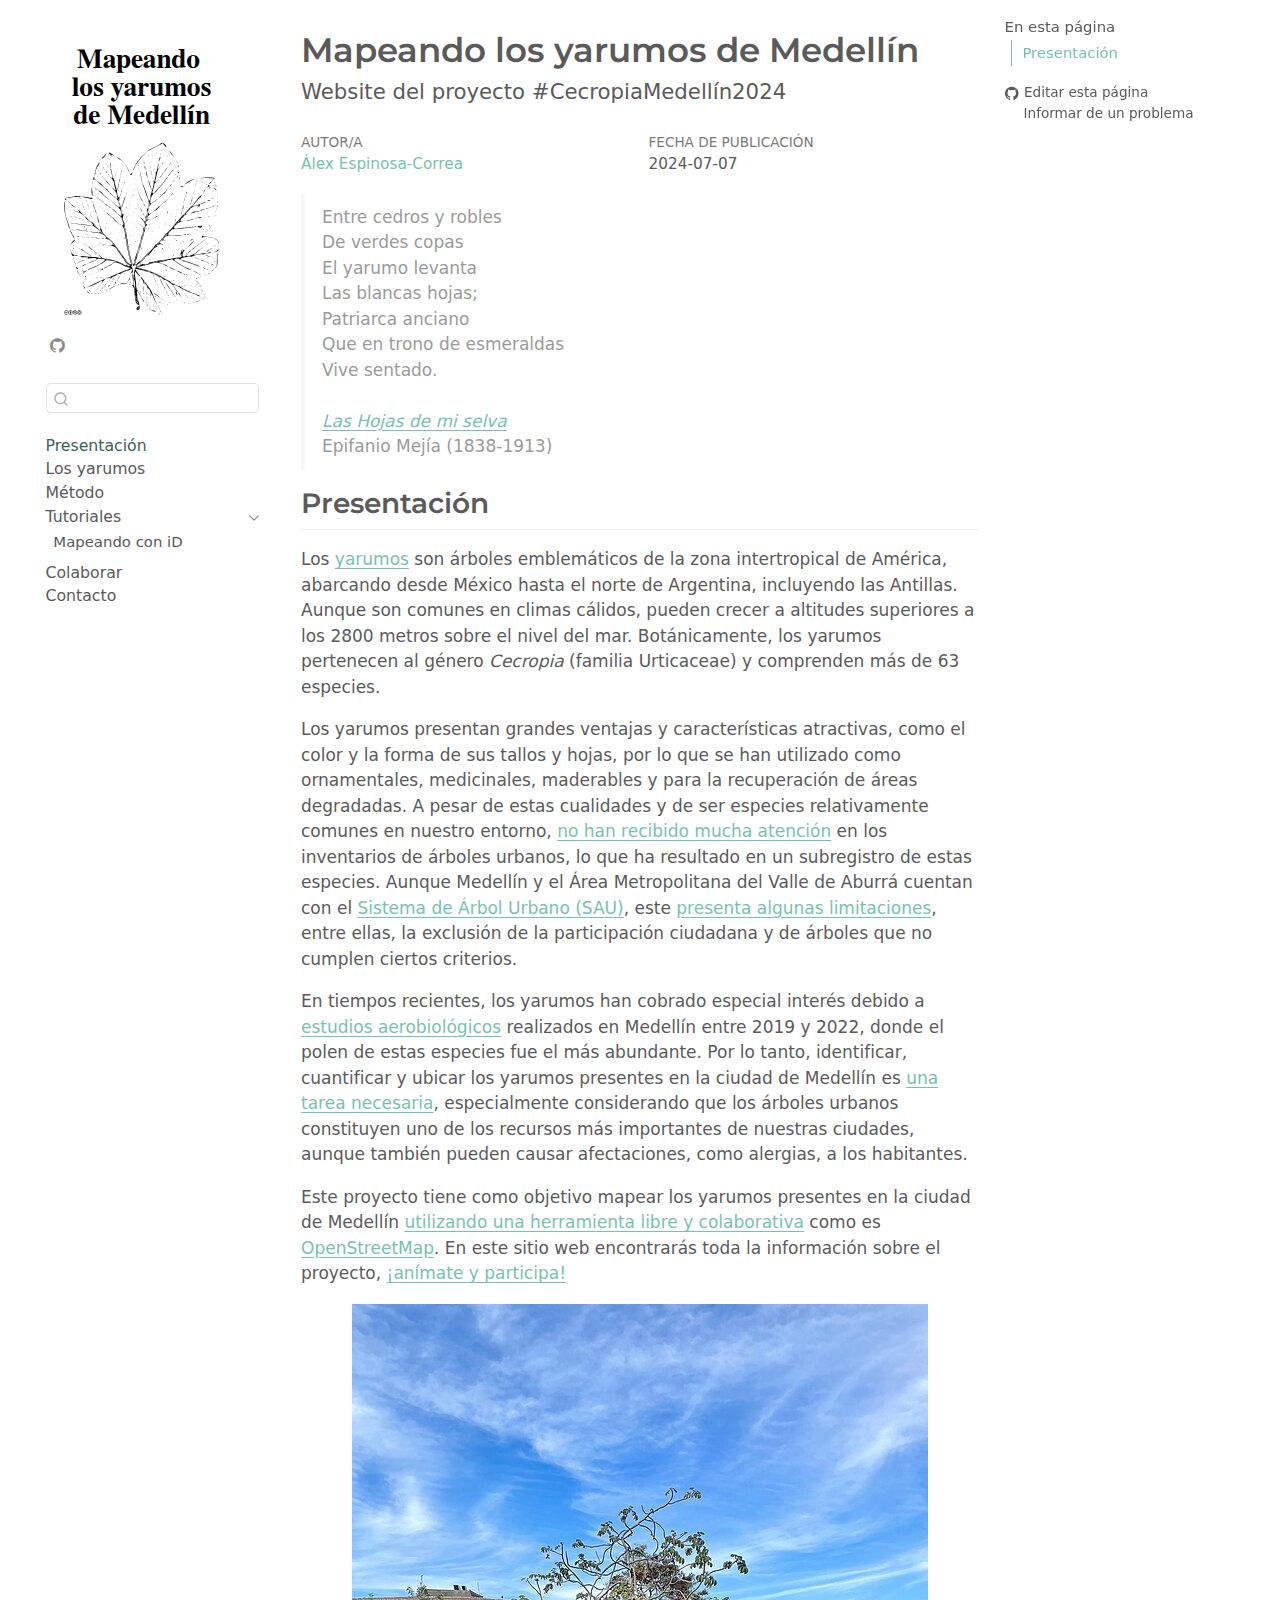
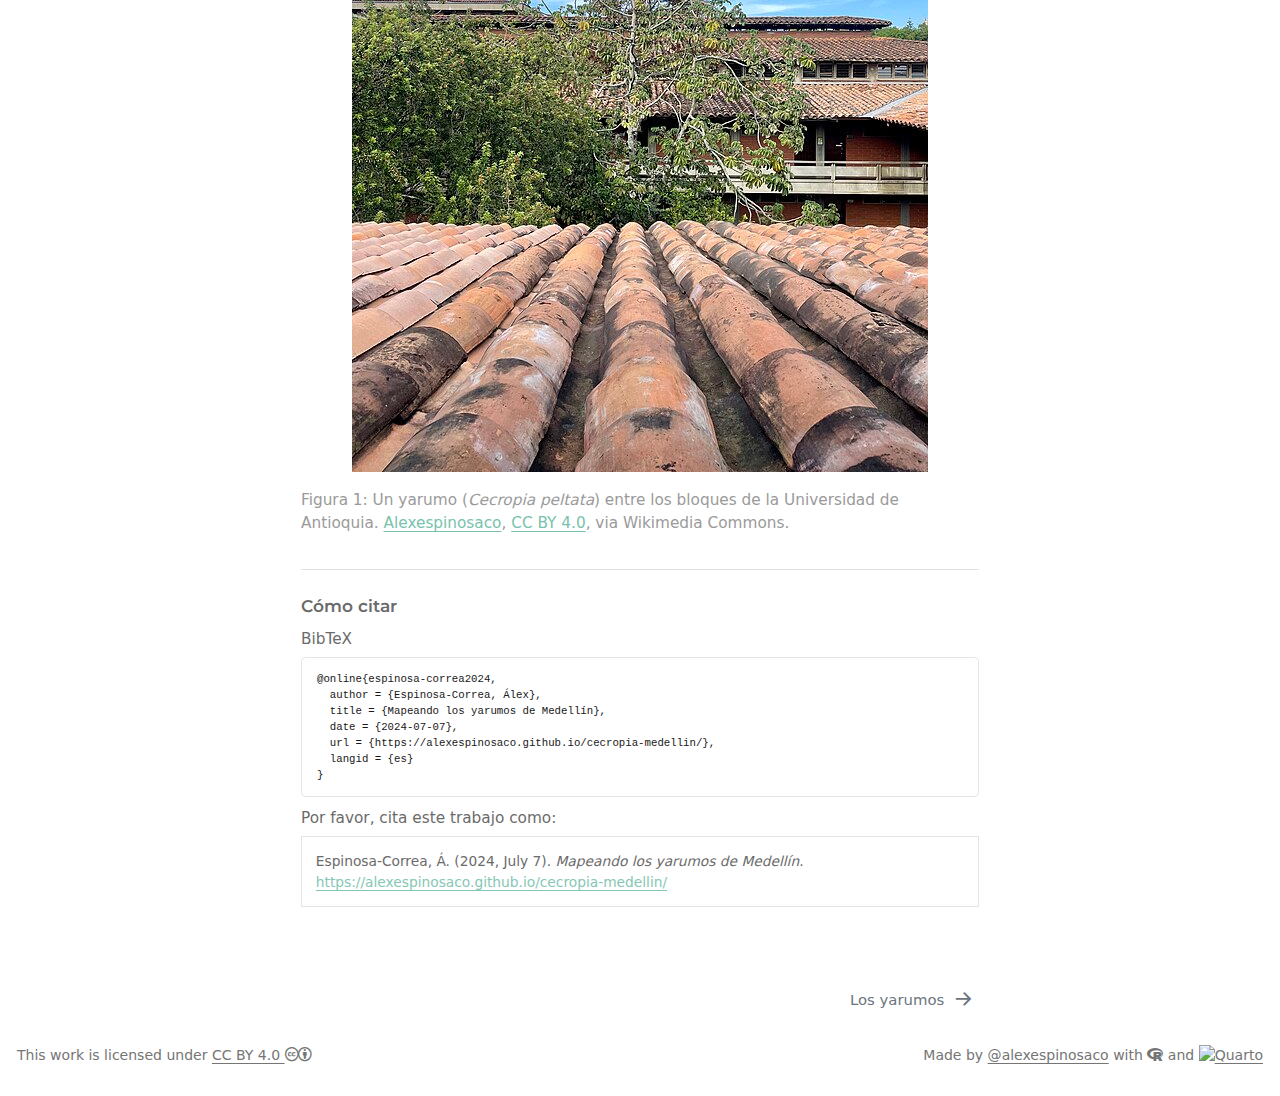
==== commit b057ef96: "Built site for gh-pages" ====
--- a/index.html
+++ b/index.html
@@ -2,7 +2,7 @@
 <html xmlns="http://www.w3.org/1999/xhtml" lang="es" xml:lang="es"><head>
 
 <meta charset="utf-8">
-<meta name="generator" content="quarto-1.5.52">
+<meta name="generator" content="quarto-1.5.56">
 
 <meta name="viewport" content="width=device-width, initial-scale=1.0, user-scalable=yes">
 
@@ -720,11 +720,11 @@
       &nbsp;
     <div class="toc-actions d-sm-block d-md-none"><ul><li><a href="https://github.com/alexespinosaco/cecropia-medellin/edit/main/index.qmd" class="toc-action"><i class="bi bi-github"></i>Editar esta página</a></li><li><a href="https://github.com/alexespinosaco/cecropia-medellin/issues/new" class="toc-action"><i class="bi empty"></i>Informar de un problema</a></li></ul></div></div>
     <div class="nav-footer-right">
-<p>Made by <a href="https://alexespinosaco.github.io">@alexespinocaco</a> with <i class="fa-brands fa-r-project" aria-label="r-project"></i> and <a href="https://quarto.org/"><img src="https://quarto.org/quarto.png" class="img-fluid" alt="Quarto" width="65"></a></p>
+<p>Made by <a href="https://alexespinosaco.github.io">@alexespinosaco</a> with <i class="fa-brands fa-r-project" aria-label="r-project"></i> and <a href="https://quarto.org/"><img src="https://quarto.org/quarto.png" class="img-fluid" alt="Quarto" width="65"></a></p>
 </div>
   </div>
 </footer>
-<script>var lightboxQuarto = GLightbox({"closeEffect":"zoom","openEffect":"zoom","selector":".lightbox","loop":false,"descPosition":"bottom"});
+<script>var lightboxQuarto = GLightbox({"loop":false,"openEffect":"zoom","closeEffect":"zoom","descPosition":"bottom","selector":".lightbox"});
 (function() {
   let previousOnload = window.onload;
   window.onload = () => {
